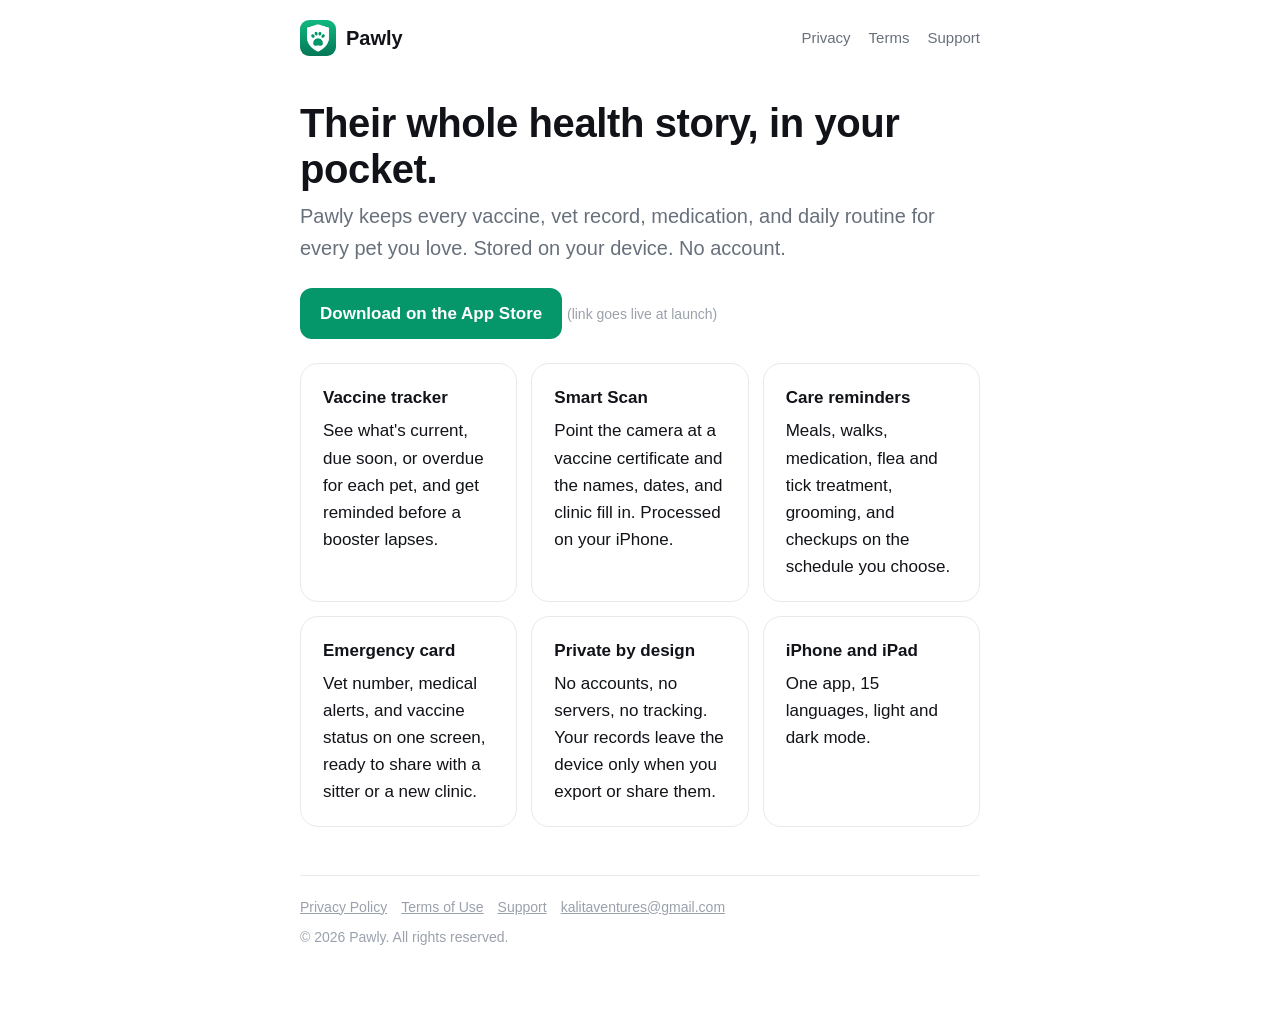
==== index.html @ 86e726db "Init" ====
<!doctype html><html lang="en"><head><meta charset="utf-8"><meta name="viewport" content="width=device-width,initial-scale=1"><title>Pawly – Pet Vaccine Tracker & Health Records</title><meta name="description" content="Every vaccine, vet record, and reminder for every pet, kept privately on your iPhone and iPad."><link rel="stylesheet" href="style.css"><link rel="icon" href="icon.png"></head><body><div class="wrap"><header><a class="brand" href="./"><img src="icon.png" alt="">Pawly</a><nav><a href="privacy.html">Privacy</a><a href="terms.html">Terms</a><a href="support.html">Support</a></nav></header>
<h1>Their whole health story, in your pocket.</h1>
<p class="lead">Pawly keeps every vaccine, vet record, medication, and daily routine for every pet you love. Stored on your device. No account.</p>
<p><a class="btn" href="#">Download on the App Store</a> <span class="muted">(link goes live at launch)</span></p>
<div class="grid">
<div class="card"><h3>Vaccine tracker</h3>See what's current, due soon, or overdue for each pet, and get reminded before a booster lapses.</div>
<div class="card"><h3>Smart Scan</h3>Point the camera at a vaccine certificate and the names, dates, and clinic fill in. Processed on your iPhone.</div>
<div class="card"><h3>Care reminders</h3>Meals, walks, medication, flea and tick treatment, grooming, and checkups on the schedule you choose.</div>
<div class="card"><h3>Emergency card</h3>Vet number, medical alerts, and vaccine status on one screen, ready to share with a sitter or a new clinic.</div>
<div class="card"><h3>Private by design</h3>No accounts, no servers, no tracking. Your records leave the device only when you export or share them.</div>
<div class="card"><h3>iPhone and iPad</h3>One app, 15 languages, light and dark mode.</div>
</div>
<footer><a href="privacy.html">Privacy Policy</a><a href="terms.html">Terms of Use</a><a href="support.html">Support</a><a href="mailto:kalitaventures@gmail.com">kalitaventures@gmail.com</a><div style="margin-top:8px">© 2026 Pawly. All rights reserved.</div></footer></div></body></html>
---- style.css ----
:root { --paper:#ffffff; --surface:#ffffff; --ink:#111318; --ink2:#68707c; --ink3:#9ba1ac; --line:#e7e9ec; --clover:#059669; --clover-soft:#e7f7f0; --marigold:#d97706; }
@media (prefers-color-scheme: dark) { :root { --paper:#121212; --surface:#1c1c1e; --ink:#f5f6f7; --ink2:#9ba1ac; --ink3:#6b7280; --line:#2e2f33; --clover:#34d399; --clover-soft:#0f2e24; } }
* { box-sizing:border-box; }
body { margin:0; background:var(--paper); color:var(--ink); font:17px/1.6 -apple-system,BlinkMacSystemFont,"SF Pro Text","Segoe UI",Roboto,sans-serif; -webkit-font-smoothing:antialiased; }
a { color:var(--clover); }
.wrap { max-width:720px; margin:0 auto; padding:0 20px 64px; }
header { display:flex; align-items:center; justify-content:space-between; padding:20px 0; }
.brand { display:flex; align-items:center; gap:10px; font-weight:700; text-decoration:none; color:var(--ink); font-size:20px; }
.brand img { width:36px; height:36px; border-radius:9px; }
nav a { margin-left:18px; font-size:15px; color:var(--ink2); text-decoration:none; }
nav a:hover { color:var(--clover); }
h1 { font-size:40px; line-height:1.15; margin:24px 0 8px; letter-spacing:-0.01em; }
h2 { font-size:22px; margin:36px 0 8px; }
h3 { font-size:17px; margin:24px 0 6px; }
p.lead { font-size:20px; color:var(--ink2); margin:0 0 24px; }
.muted { color:var(--ink3); font-size:14px; }
.card { background:var(--surface); border:1px solid var(--line); border-radius:18px; padding:20px 22px; margin:16px 0; }
.grid { display:grid; grid-template-columns:repeat(auto-fit,minmax(200px,1fr)); gap:14px; margin:24px 0; }
.grid .card { margin:0; }
.card h3 { margin-top:0; }
.btn { display:inline-block; background:var(--clover); color:#fff; padding:12px 20px; border-radius:12px; text-decoration:none; font-weight:600; }
footer { border-top:1px solid var(--line); margin-top:48px; padding-top:20px; color:var(--ink3); font-size:14px; }
footer a { color:var(--ink3); margin-right:14px; }
ul { padding-left:22px; }
table { width:100%; border-collapse:collapse; font-size:15px; }
td, th { text-align:left; padding:8px 6px; border-bottom:1px solid var(--line); vertical-align:top; }
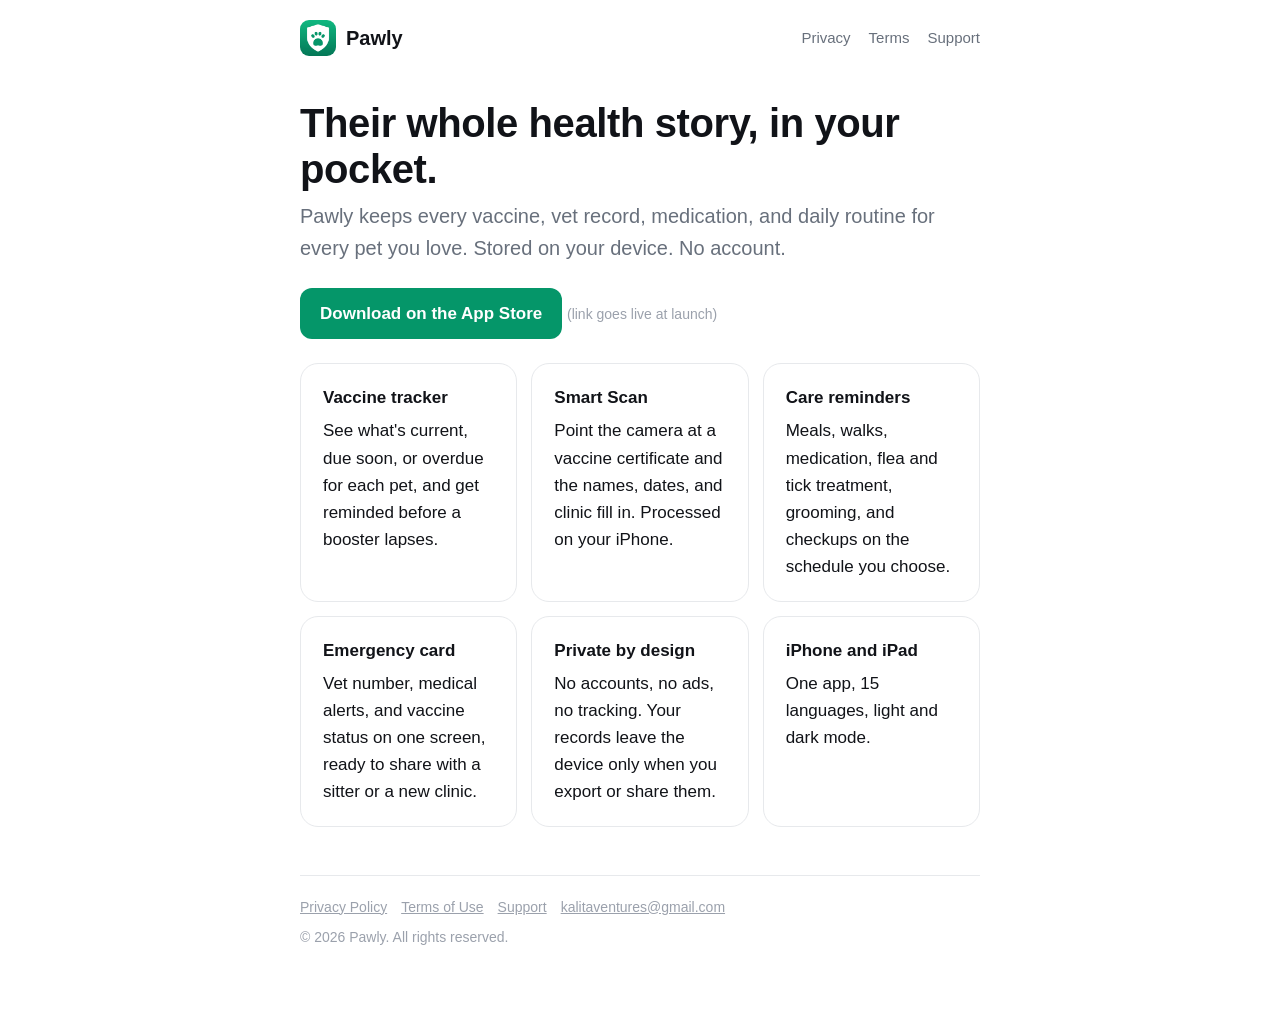
==== commit ccae746a: "Privacy policy: disclose Plumb analytics and RevenueCat (1.2.0) Pawly 1.2.0 sends anonymous usage ev" ====
--- a/index.html
+++ b/index.html
@@ -7,7 +7,7 @@
 <div class="card"><h3>Smart Scan</h3>Point the camera at a vaccine certificate and the names, dates, and clinic fill in. Processed on your iPhone.</div>
 <div class="card"><h3>Care reminders</h3>Meals, walks, medication, flea and tick treatment, grooming, and checkups on the schedule you choose.</div>
 <div class="card"><h3>Emergency card</h3>Vet number, medical alerts, and vaccine status on one screen, ready to share with a sitter or a new clinic.</div>
-<div class="card"><h3>Private by design</h3>No accounts, no servers, no tracking. Your records leave the device only when you export or share them.</div>
+<div class="card"><h3>Private by design</h3>No accounts, no ads, no tracking. Your records leave the device only when you export or share them.</div>
 <div class="card"><h3>iPhone and iPad</h3>One app, 15 languages, light and dark mode.</div>
 </div>
 <footer><a href="privacy.html">Privacy Policy</a><a href="terms.html">Terms of Use</a><a href="support.html">Support</a><a href="mailto:kalitaventures@gmail.com">kalitaventures@gmail.com</a><div style="margin-top:8px">© 2026 Pawly. All rights reserved.</div></footer></div></body></html>
